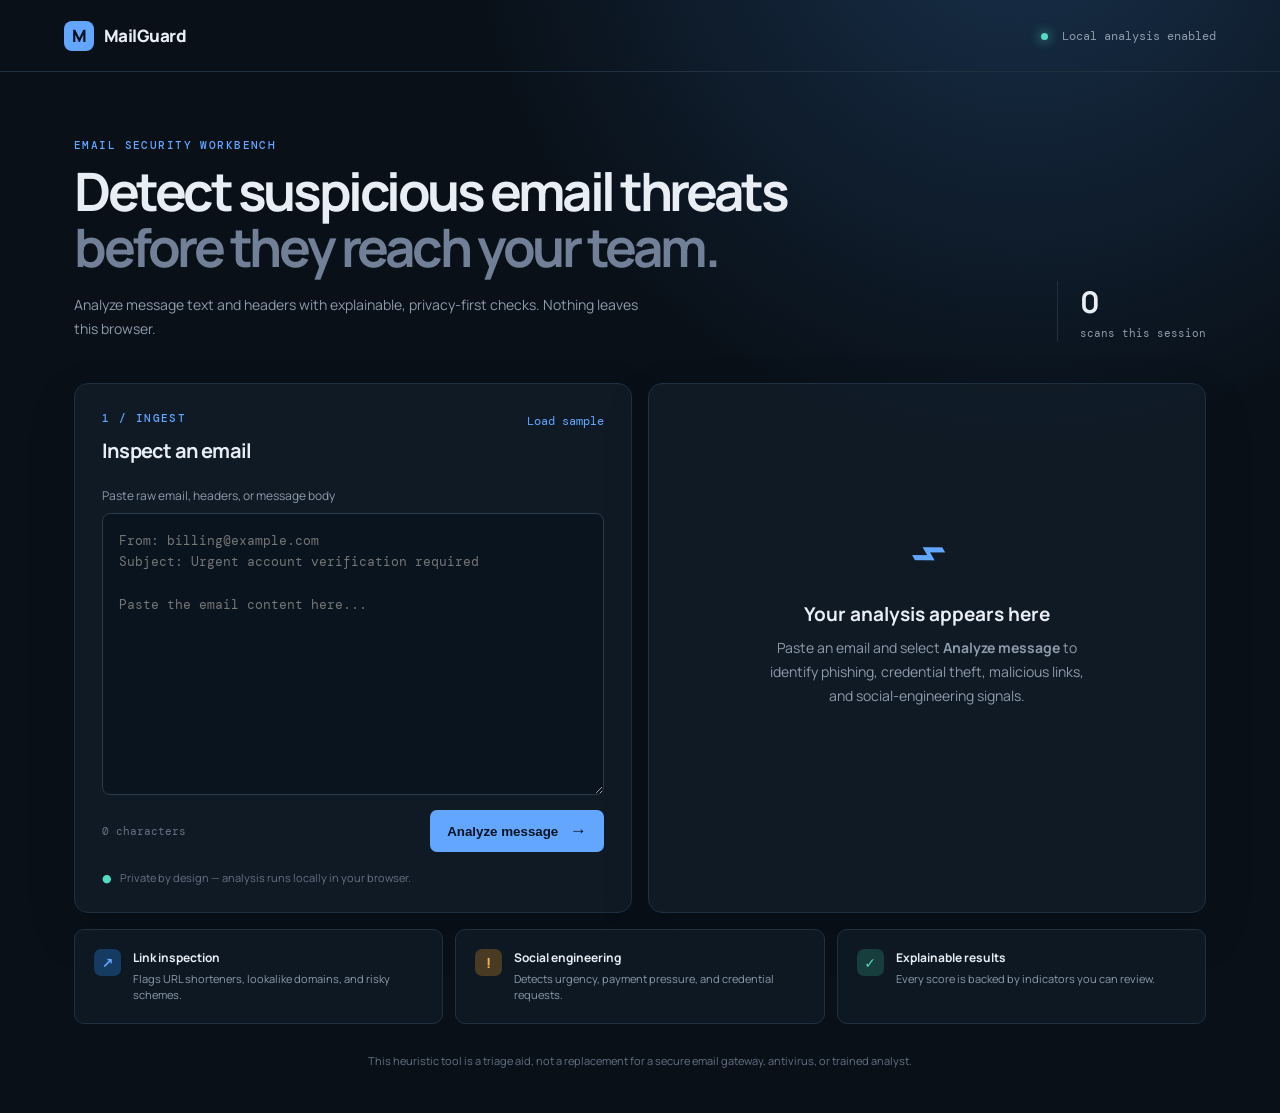
==== dashboard.html @ 7a9c6fc3 "message" ====
<!doctype html>
<html lang="en"><head><meta charset="utf-8"><meta http-equiv="refresh" content="0; url=index.html"><title>MailGuard</title></head><body><p>Open <a href="index.html">MailGuard</a>.</p></body></html>
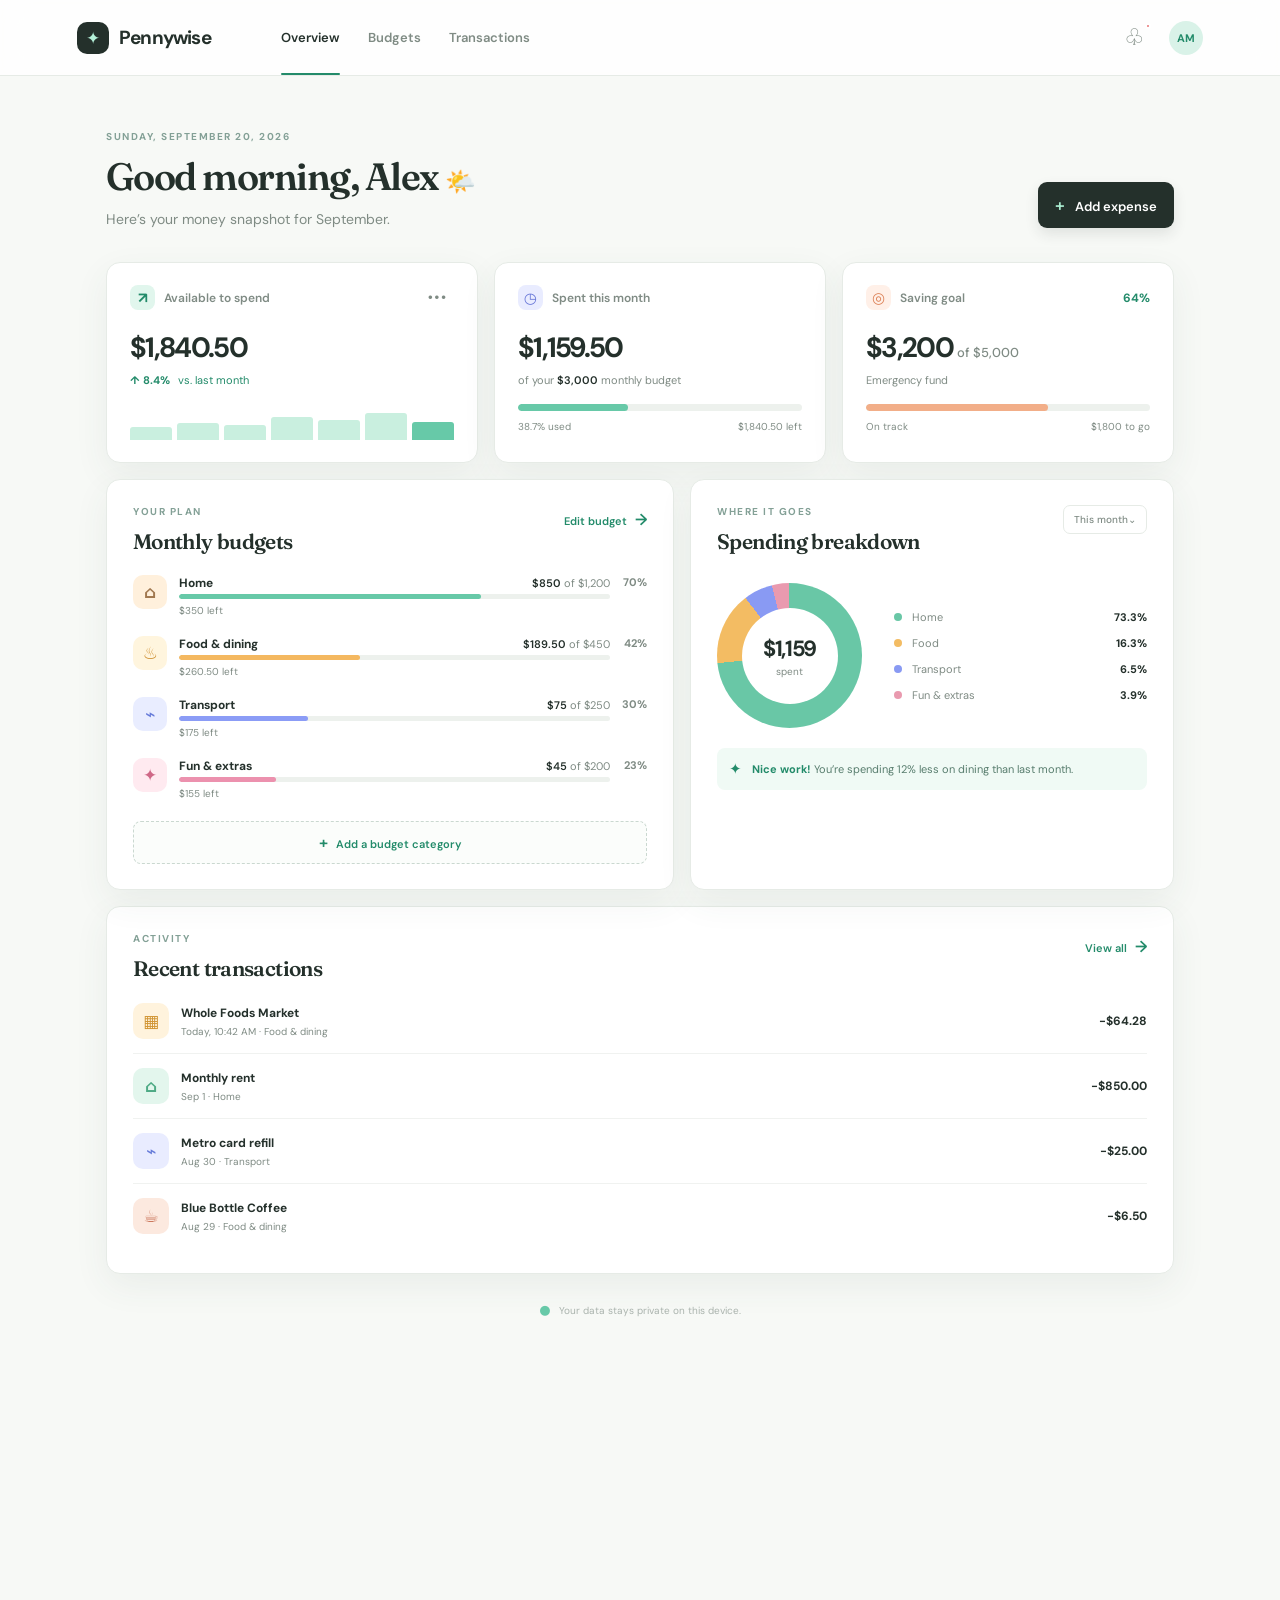
==== commit eb2a7b08: "penny" ====
--- a/dashboard.html
+++ b/dashboard.html
@@ -1,2 +1,2 @@
 <!doctype html>
-<html lang="en"><head><meta charset="utf-8"><meta http-equiv="refresh" content="0; url=index.html"><title>MailGuard</title></head><body><p>Open <a href="index.html">MailGuard</a>.</p></body></html>
+<html lang="en"><head><meta charset="utf-8"><meta http-equiv="refresh" content="0; url=index.html"><title>Pennywise</title></head><body><p>Open <a href="index.html">Pennywise</a>.</p></body></html>
